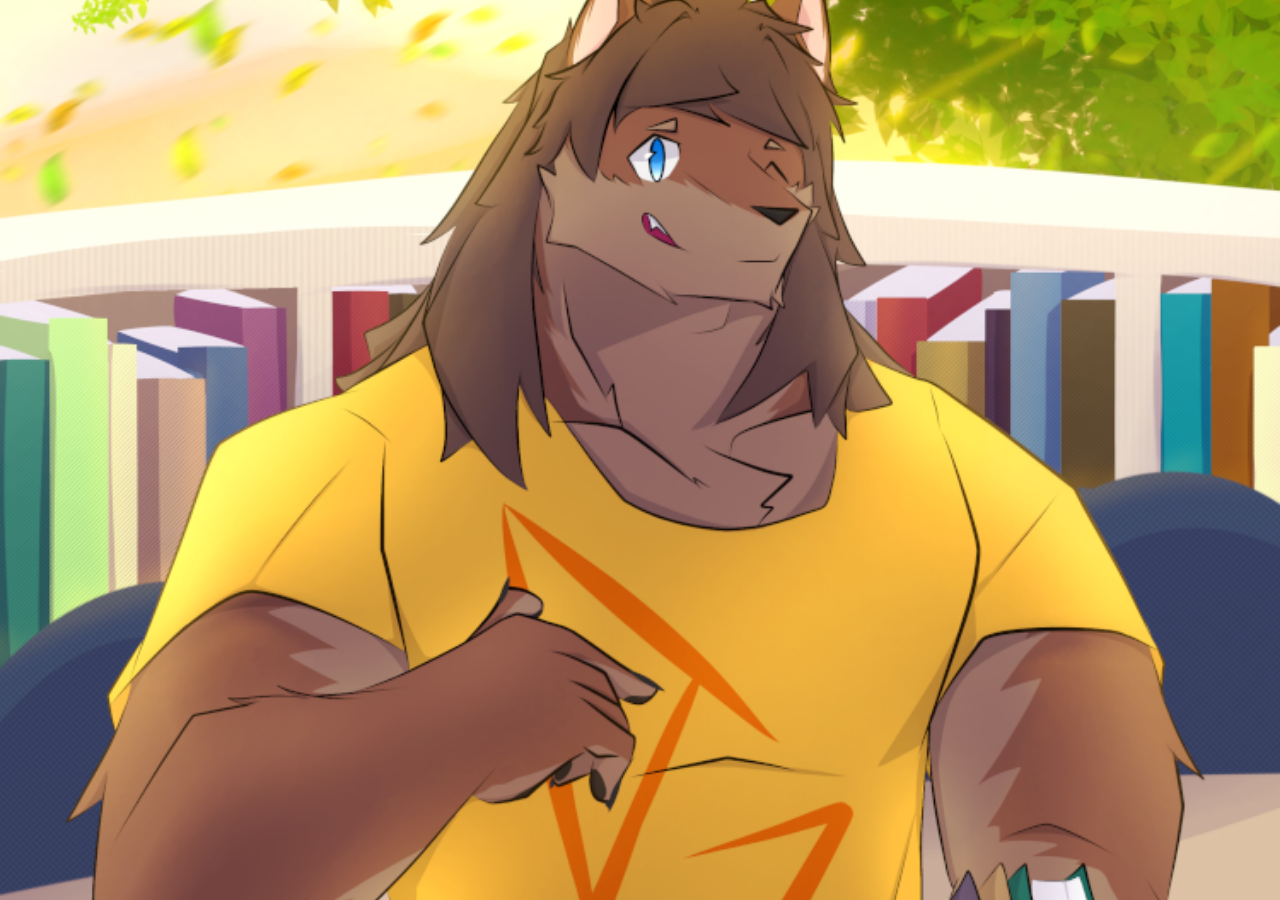
==== settings.html @ 713d49ad "Added settings page" ====
<!DOCTYPE html>
<html>
    <head>
        <title>Jono99</title>
        <link rel="icon" type="image/x-icon" href="favicon.ico">
        <link rel="stylesheet" href="common.css">
        <meta content="Jono99's personal whybsite" property="og:title" />
        <meta content="Alright, who let the dog use Github Pages?" property="og:description" />
        <meta content="https://jono997.github.io" property="og:url" />
        <meta content="https://jono997.github.io/icon.png" property="og:image" />
        <meta content="#995f4a" data-react-helmet="true" name="theme-color" />
        <style>
            .bg-option:has(span) {
                margin: 1em;
            }
            .bg-option span {
                display: block;
                background-size: cover;
                background-position: center;
                width: 20vw;
                height: 20vh;
                cursor: pointer;

                transition-property: height;
                transition-duration: 1s;
                transition-timing-function: ease-out;
            }
            .bg-option span:hover {
                height: var(--full-height, 20vh);
            }
            .bg-option span.checked {
                animation-name: select-pulse;
                animation-duration: 1s;
                animation-timing-function: ease-out;
                animation-fill-mode: forwards;
            }

            @keyframes select-pulse {
                from{
                    box-shadow: inset 0 0 1em 1em #8ca9ff;
                }
                to {
                    box-shadow: inset 0 0 1em 0.5em #8ca9ff;
                }
            }
        </style>
    </head>
    <body>
        <div id="background"></div>
        <div class="main-wrapper">
            <main>
                <h1>Settings</h1>
                <section>
                    <h2>Background</h2>
                    <div id="background-options" class="flexbox">
                    </div>
                </section>
                <section>
                    <a href="index.html">Exit</a>
                </section>
            </main>
        </div>
        <script src="common.js"></script>
        <script>
            // Setup background options
            (function()
            {
                var set_background = function(bg) {
                    document.cookie = `background=${bg}`;
                    change_background();
                };

                var on_option_select = function(op) {
                    set_background(op.index);
                    for (bg_option of options_container.children)
                    {
                        var radio = bg_option.children[0];
                        if (radio !== op)
                        {
                            radio.checked = false;
                            radio.classList.remove('checked');
                        }
                    }
                };
                
                var create_background_option = function(i) {
                    var background;
                    if (i == -1)
                        background = ['rand.png', '', '', 'Random'];
                    else
                        background = backgrounds[i];

                    var option = document.createElement('div');
                    options_container.appendChild(option);

                    var selector = document.createElement('input');
                    selector.type = 'radio';
                    selector.index = i;
                    selector.checked = (i === user_bg);
                    selector.addEventListener('change', function()
                    {
                        if (this.checked)
                        {
                            on_option_select(this);
                        }
                    });
                    option.appendChild(selector);
                    option.append(background[3]);

                    var img = new Image();
                    img.parent = option;
                    img.info = background;
                    img.index = i;
                    img.onload = function()
                    {
                        var op_image = document.createElement('span');
                        op_image.style.backgroundImage = `url(${this.src})`;
                        
                        var img_scale = (document.body.parentElement.clientWidth * 0.2) / this.width;
                        var full_height = this.height * img_scale;
                        op_image.style.setProperty('--full-height', `${full_height}px`);

                        op_image.index = this.index;
                        op_image.checked = (this.index === user_bg);
                        if (op_image.checked)
                            op_image.classList.add('checked');
                        op_image.addEventListener('click', function()
                        {
                            this.classList.add('checked');
                            on_option_select(this);
                        });

                        var op_name = document.createElement('p');
                        op_name.innerHTML = this.info[3];

                        this.parent.innerHTML = '';
                        this.parent.appendChild(op_image);
                        this.parent.appendChild(op_name);
                        this.parent.classList.add('bg-option');
                    };
                    img.src = `backgrounds/${background[0]}`;
                }

                var user_bg = get_user_background();

                var options_container = document.getElementById('background-options');
                for (var i = -1; i < backgrounds.length; i++)
                    create_background_option(i);
            })();
        </script>
    </body>
</html>
---- common.css ----
body {
    font-family: Calibri, 'Trebuchet MS', sans-serif;
    display: flex;
    min-height: 100vh;
    margin: 0px;
}
#background {
    position: fixed;
    width: 100vw;
    height: 100vh;

    background-position: center;
    background-size: cover;

    opacity: 0;
    transition-property: opacity;
}
.main-wrapper {
    display: block;
    margin: auto;
}
main {
    background-color: #ffffffbf;
    backdrop-filter: blur(5px);
    padding: 1em;
    border-radius: 2em;
    opacity: 0;
    margin-left: 2em;
    margin-right: 2em;

    animation-name: main-fly-in;
    animation-duration: 1s;
    animation-delay: 0.5s;
    animation-timing-function: ease-out;
    animation-fill-mode: forwards;
}
main.vert-margins {
    margin-top: 2em;
    margin-bottom: 2em;
}
main.horz-margins {
    margin-left: 2em;
    margin-right: 2em;
}
h1 {
    margin-top: 0px;
    text-align: center;
}
section {
    border-top: 0.1em solid black;
}
.flexbox {
    display: flex;
    flex-direction: row;
    flex-wrap: wrap;
}

@keyframes main-fly-in {
    from {
        opacity: 0;
        transform: translateY(3em);
    }
    to {
        opacity: 1;
        transform: translateY(0em);
    }
}
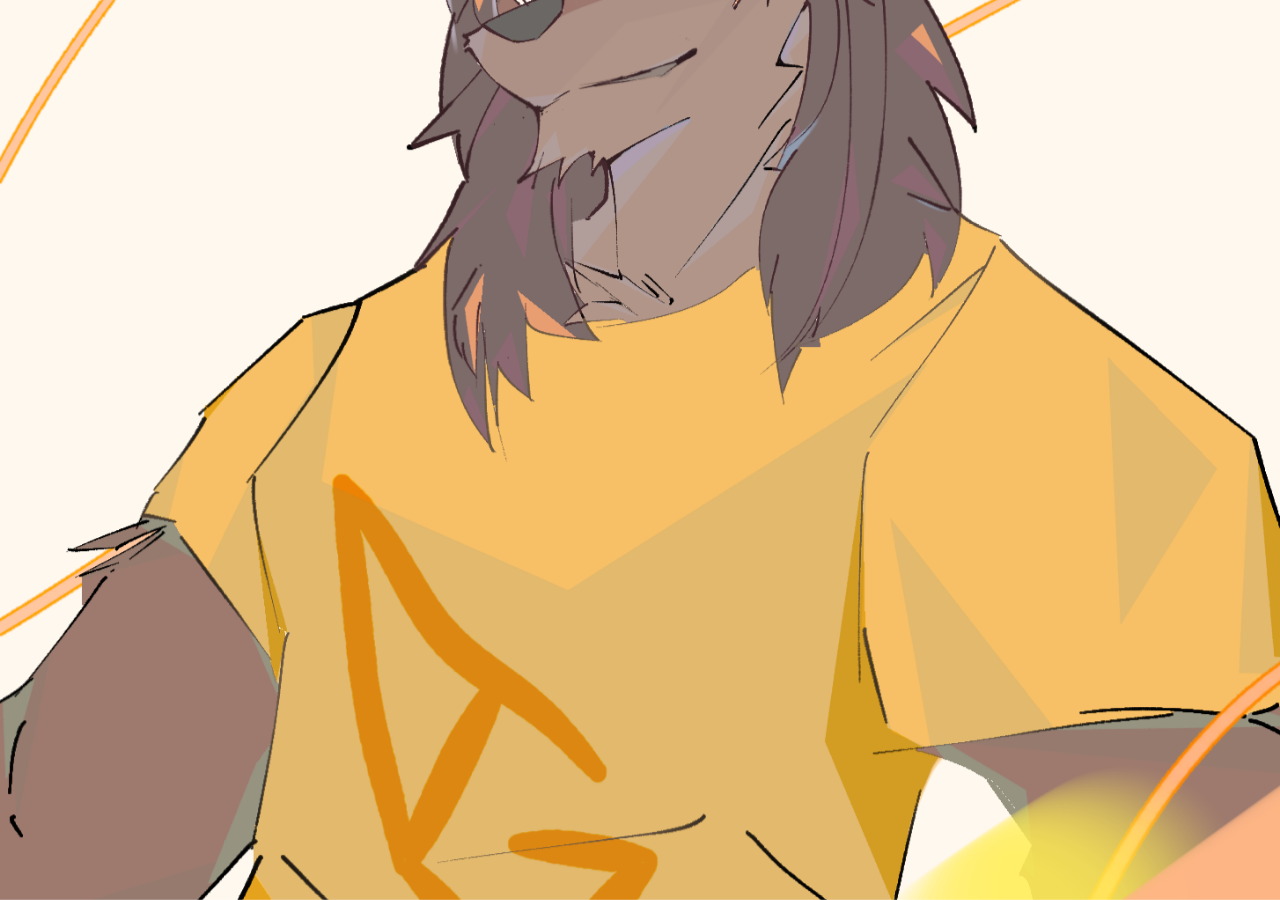
==== commit 944c5bca: "Added setting to change theme." ====
--- a/settings.html
+++ b/settings.html
@@ -10,6 +10,7 @@
         <meta content="https://jono997.github.io/icon.png" property="og:image" />
         <meta content="#995f4a" data-react-helmet="true" name="theme-color" />
         <style>
+            /* Background changer */
             .bg-option:has(span) {
                 margin: 1em;
             }
@@ -30,9 +31,12 @@
             }
             .bg-option span.checked {
                 animation-name: select-pulse;
-                animation-duration: 1s;
+                animation-duration: 0.5s;
                 animation-timing-function: ease-out;
                 animation-fill-mode: forwards;
+            }
+            .bg-option p {
+                text-align: center;
             }
 
             @keyframes select-pulse {
@@ -42,6 +46,29 @@
                 to {
                     box-shadow: inset 0 0 1em 0.5em #8ca9ff;
                 }
+            }
+        </style>
+        <style>
+            /* Theme changer */ 
+            main, a {
+                transition-property: color, background-color;
+                transition-duration: 0.5s;
+            }
+            .theme-option {
+                display: block;
+                margin-bottom: 1em;
+                padding: 1em;
+                padding-inline: 1.5em;
+                box-shadow: inset 0 0 0 0.25em var(--text-colour);
+                color: var(--text-colour);
+                cursor: pointer;
+
+                transition-property: box-shadow;
+                transition-duration: 0.5s;
+                transition-timing-function: ease-out;
+            }
+            .theme-option:hover, .theme-option.selected {
+                box-shadow: inset 0 0 0 0.5em var(--text-colour);
             }
         </style>
     </head>
@@ -53,6 +80,15 @@
                 <section>
                     <h2>Background</h2>
                     <div id="background-options" class="flexbox">
+                    </div>
+                </section>
+                <section>
+                    <h2>Theme</h2>
+                    <div id="theme-options" class="flexbox">
+                        <a class="theme-option" theme="light">Light</a>
+                        <a class="theme-option" theme="dark">Dark</a>
+                        <a class="theme-option" theme="solarl">Solarised Light</a>
+                        <a class="theme-option" theme="solard">Solarised Dark</a>
                     </div>
                 </section>
                 <section>
@@ -82,6 +118,17 @@
                         }
                     }
                 };
+
+                var calculate_max_height = function(op_image, img_width, img_height) {
+                    if ((document.body.parentElement.clientWidth / document.body.parentElement.clientHeight) > (img_width / img_height))
+                    {
+                        var img_scale = (document.body.parentElement.clientWidth * 0.2) / img_width;
+                        var full_height = img_height * img_scale;
+                        op_image.style.setProperty('--full-height', `${full_height}px`);
+                    }
+                    else
+                        op_image.style.removeProperty('--full-height');
+                };
                 
                 var create_background_option = function(i) {
                     var background;
@@ -116,9 +163,15 @@
                         var op_image = document.createElement('span');
                         op_image.style.backgroundImage = `url(${this.src})`;
                         
-                        var img_scale = (document.body.parentElement.clientWidth * 0.2) / this.width;
-                        var full_height = this.height * img_scale;
-                        op_image.style.setProperty('--full-height', `${full_height}px`);
+                        if (this.index >= 0)
+                        {
+                            calculate_max_height(op_image, this.width, this.height);
+                            window.addEventListener('resize', (function(op_image, width, height) {
+                                return function() {
+                                    calculate_max_height(op_image, width, height);
+                                };
+                            })(op_image, this.width, this.height));
+                        }
 
                         op_image.index = this.index;
                         op_image.checked = (this.index === user_bg);
@@ -147,6 +200,43 @@
                 for (var i = -1; i < backgrounds.length; i++)
                     create_background_option(i);
             })();
+            
+            // Setup theme changing
+            (function() {
+                var set_theme = function(theme)
+                {
+                    document.cookie = `theme=${theme}`;
+                    for (option of theme_options.children)
+                        option.classList.remove('selected');
+                };
+
+                var theme_options = document.getElementById('theme-options');
+                var user_theme = get_user_theme();
+                for (option of theme_options.children)
+                {
+                    var theme = option.getAttribute('theme');
+                    option.style.setProperty('--text-colour', `var(--${theme}-text-colour)`);
+                    option.style.background = `rgb(var(--${theme}-background-colour))`;
+                    if (theme === user_theme)
+                        option.classList.add('selected');
+                    option.addEventListener('click', function() {
+                        set_theme(this.getAttribute('theme'));
+                        this.style.transitionDuration = '0s';
+                        this.classList.add('selected');
+                        this.style.boxShadow = 'inset 0 0 0 1em var(--text-colour)';
+                        setTimeout(function(e) {
+                            e.style.transitionDuration = null;
+                            e.style.boxShadow = null;
+                        }, 1, this);
+                    });
+                    option.addEventListener('mouseover', function() {
+                        apply_theme(this.getAttribute('theme'));
+                    });
+                    option.addEventListener('mouseout', function() {
+                        apply_theme(get_user_theme());
+                    });
+                }
+            })();
         </script>
     </body>
 </html>--- a/common.css
+++ b/common.css
@@ -1,8 +1,23 @@
+:root {
+    --light-text-colour: black;
+    --light-background-colour: 255 255 255;
+    --dark-text-colour: white;
+    --dark-background-colour: 0 0 0;
+    --solarl-text-colour: #002b36;
+    --solarl-background-colour: 253 246 227;
+    --solard-text-colour: #fdf6e3;
+    --solard-background-colour: 0 43 54;
+}
 body {
+    --text-colour: var(--light-text-colour);
+    --background-colour: var(--light-background-colour);
     font-family: Calibri, 'Trebuchet MS', sans-serif;
     display: flex;
     min-height: 100vh;
     margin: 0px;
+}
+body, a {
+    color: var(--text-colour);
 }
 #background {
     position: fixed;
@@ -20,7 +35,7 @@
     margin: auto;
 }
 main {
-    background-color: #ffffffbf;
+    background-color: rgb(var(--background-colour) / 75%);
     backdrop-filter: blur(5px);
     padding: 1em;
     border-radius: 2em;
@@ -53,6 +68,7 @@
     display: flex;
     flex-direction: row;
     flex-wrap: wrap;
+    justify-content: space-evenly;
 }
 
 @keyframes main-fly-in {
